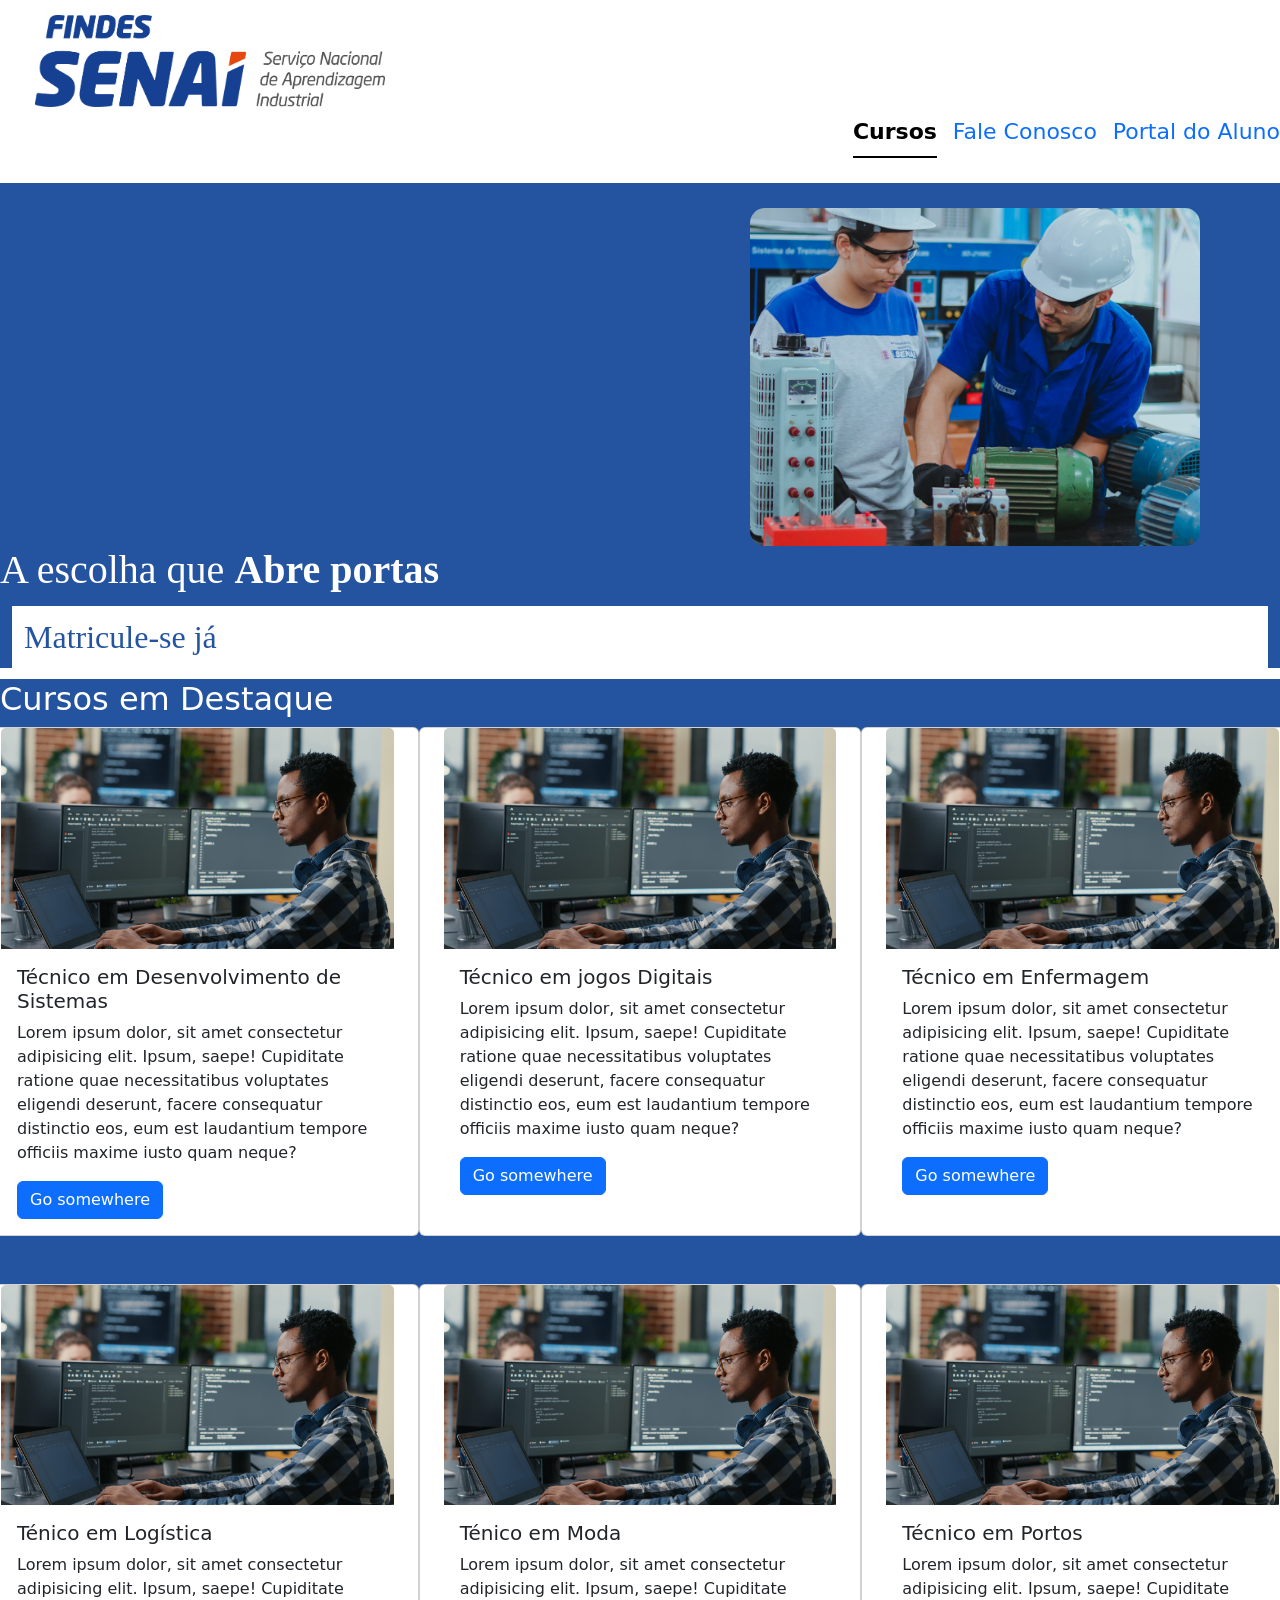
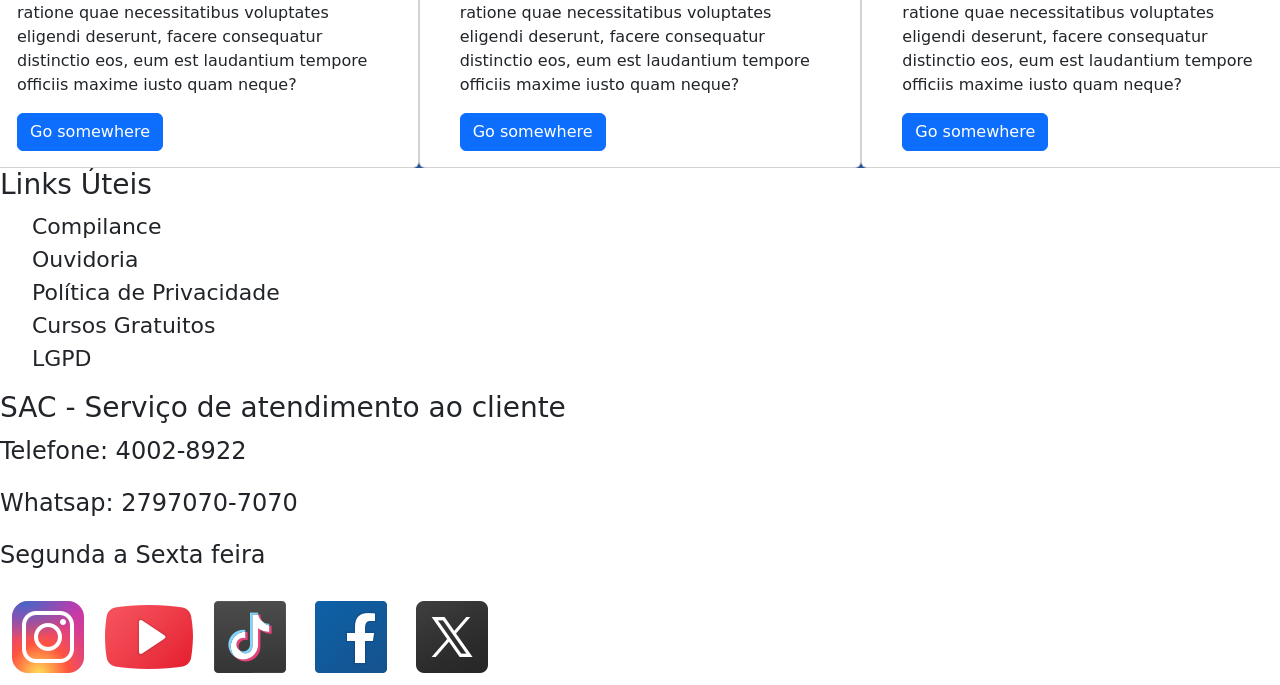
==== pages/index.html @ 20fc891b "commit da prova ae" ====
<!DOCTYPE html>
<html lang="pt-br">
<head>
    <meta charset="UTF-8">
    <meta name="viewport" content="width=device-width, initial-scale=1.0">

    <link href="https://cdn.jsdelivr.net/npm/bootstrap@5.3.8/dist/css/bootstrap.min.css" rel="stylesheet" integrity="sha384-sRIl4kxILFvY47J16cr9ZwB07vP4J8+LH7qKQnuqkuIAvNWLzeN8tE5YBujZqJLB" crossorigin="anonymous">
    <link rel="stylesheet" href="../style/global.css">
<script src="https://cdn.jsdelivr.net/npm/bootstrap@5.3.8/dist/js/bootstrap.bundle.min.js" integrity="sha384-FKyoEForCGlyvwx9Hj09JcYn3nv7wiPVlz7YYwJrWVcXK/BmnVDxM+D2scQbITxI" crossorigin="anonymous"></script>

    <title>Cursos</title>
</head>
<body>
    <header class="navegation">
        <img src="../imgs/logo Senai.png" alt="logo" class="logo">
        <ul class="nav justify-content-end nav-underline">
        <li class="nav-item">
            <a class="nav-link active" aria-current="page" href="../pages/index.html">Cursos</a>
        </li>
        <li class="nav-item">
            <a class="nav-link" href="../pages/faleConosco.html">Fale Conosco</a>
        </li>
        <li class="nav-item">
            <a class="nav-link" href="https://meusesisenai.findes.org.br/#LoginPage">Portal do Aluno</a>
        </li>
        </ul>
    </header>

    <main>

        <section class="inicio">

            <img src="../imgs/Findes 1.png" alt="Imagem findes" class="findes">
            <h1>A escolha que <span>Abre portas</span> </h1>

            <div>
                <h2 class="Matricule-se">Matricule-se já</h2>
            </div>
        </section>

        <section class="Cursos-em-destaque">
            <h2>
                Cursos em Destaque
            </h2>
            

    <section class="card-curso">
            <div class="row row-cols-1 row-cols-md-3 g-5">
            <!-- CArd 1 -->
        <div class="card">
            <img src="../imgs/Imagem card.jpg" class="card-img-top" alt="...">
            <div class="card-body">
            <h5 class="card-title">Técnico em Desenvolvimento de Sistemas</h5>
            <p class="card-text">Lorem ipsum dolor, sit amet consectetur adipisicing elit. Ipsum, saepe! Cupiditate ratione quae necessitatibus voluptates eligendi deserunt, facere consequatur distinctio eos, eum est laudantium tempore officiis maxime iusto quam neque?</p>
            <a href="#" class="btn btn-primary">Go somewhere</a>
            </div>
        </div>

        <!-- Card 2 -->
        <div class="card">
            <img src="../imgs/Imagem card.jpg" class="card-img-top" alt="...">
            <div class="card-body">
            <h5 class="card-title">Técnico em jogos Digitais</h5>
            <p class="card-text">Lorem ipsum dolor, sit amet consectetur adipisicing elit. Ipsum, saepe! Cupiditate ratione quae necessitatibus voluptates eligendi deserunt, facere consequatur distinctio eos, eum est laudantium tempore officiis maxime iusto quam neque?</p>
            <a href="#" class="btn btn-primary">Go somewhere</a>
            </div>
        </div>

        <!-- Card 3 -->
        <div class="card">
            <img src="../imgs/Imagem card.jpg" class="card-img-top" alt="...">
            <div class="card-body">
            <h5 class="card-title">Técnico em Enfermagem</h5>
            <p class="card-text">Lorem ipsum dolor, sit amet consectetur adipisicing elit. Ipsum, saepe! Cupiditate ratione quae necessitatibus voluptates eligendi deserunt, facere consequatur distinctio eos, eum est laudantium tempore officiis maxime iusto quam neque?</p>
            <a href="#" class="btn btn-primary">Go somewhere</a>
            </div>
        </div>

        <!-- Card 4 -->
        <div class="card">
            <img src="../imgs/Imagem card.jpg" class="card-img-top" alt="...">
            <div class="card-body">
            <h5 class="card-title">Ténico em Logística</h5>
            <p class="card-text">Lorem ipsum dolor, sit amet consectetur adipisicing elit. Ipsum, saepe! Cupiditate ratione quae necessitatibus voluptates eligendi deserunt, facere consequatur distinctio eos, eum est laudantium tempore officiis maxime iusto quam neque?</p>
            <a href="#" class="btn btn-primary">Go somewhere</a>
            </div>
        </div>

        <!-- Card 5 -->
        <div class="card">
            <img src="../imgs/Imagem card.jpg" class="card-img-top" alt="...">
            <div class="card-body">
            <h5 class="card-title">Ténico em Moda</h5>
            <p class="card-text">Lorem ipsum dolor, sit amet consectetur adipisicing elit. Ipsum, saepe! Cupiditate ratione quae necessitatibus voluptates eligendi deserunt, facere consequatur distinctio eos, eum est laudantium tempore officiis maxime iusto quam neque?</p>
            <a href="#" class="btn btn-primary">Go somewhere</a>
            </div>
        </div>

        <!-- Card 6 -->
        <div class="card">
            <img src="../imgs/Imagem card.jpg" class="card-img-top" alt="...">
            <div class="card-body">
            <h5 class="card-title">Técnico em Portos</h5>
            <p class="card-text">Lorem ipsum dolor, sit amet consectetur adipisicing elit. Ipsum, saepe! Cupiditate ratione quae necessitatibus voluptates eligendi deserunt, facere consequatur distinctio eos, eum est laudantium tempore officiis maxime iusto quam neque?</p>
            <a href="#" class="btn btn-primary">Go somewhere</a>
            </div>
        </div>

    </div>
    </section>
    </main>

<footer>
            <div class="Links">
                <h3>Links Úteis</h3>
                <ul>
                    <li>Compilance</li>
                    <li>Ouvidoria</li>
                    <li>Política de Privacidade</li>
                    <li>Cursos Gratuitos</li>
                    <li>LGPD</li>
                </ul>
            </div>

            <div class="sac">
                <h3>SAC - Serviço de atendimento ao cliente</h3>

                <p>
                    Telefone: 4002-8922
                </p>
                <p>
                    Whatsap: 2797070-7070
                </p>

                <p>
                    Segunda a Sexta feira
                </p>
            </div>

            <div class="incones">
                <img src="../imgs/Instagram.png" alt="">
                <img src="../imgs/Youtube.png" alt="">
                <img src="../imgs/TikTok.png" alt="">
                <img src="../imgs/Facebook.png" alt="">
                <img src="../imgs/Twiter.png" alt="">
            </div>

    </footer>

    
</body>
</html>
---- style/global.css ----
.logo{
    width: 350px;
    padding-top: 15px;
    margin-left: 35px;
}

.navegation {
    margin-bottom: 25px;
}


.inicio {
    background-color: #2454A0;
    font-family: Inter;
    color: white;
}
span{
    font-weight: bold;
}
.Matricule-se{
    background-color: white;
    padding: 12px;
    margin: 12px;
    color: #2454A0;
}
.findes{
    margin-left: 750px;
    margin-top: 25px;
    border-radius: 15px;
    width: 450px;
}

.card-curso{
    background-color: #2454A0;
}

.formulario{
    background-color: #2454A0;
    color: white;
    margin-bottom: 25px;
}


ul{
    list-style-type: none;
    font-size: 22px;
}

.sac{
    font-size: 24px;
}
.Cursos-em-destaque{
    color: white;
}

.formulario{
    background-color: #2454A0;
}

button{
    background-color: #FB5909;
    font-weight: bold;
    color: white;
}
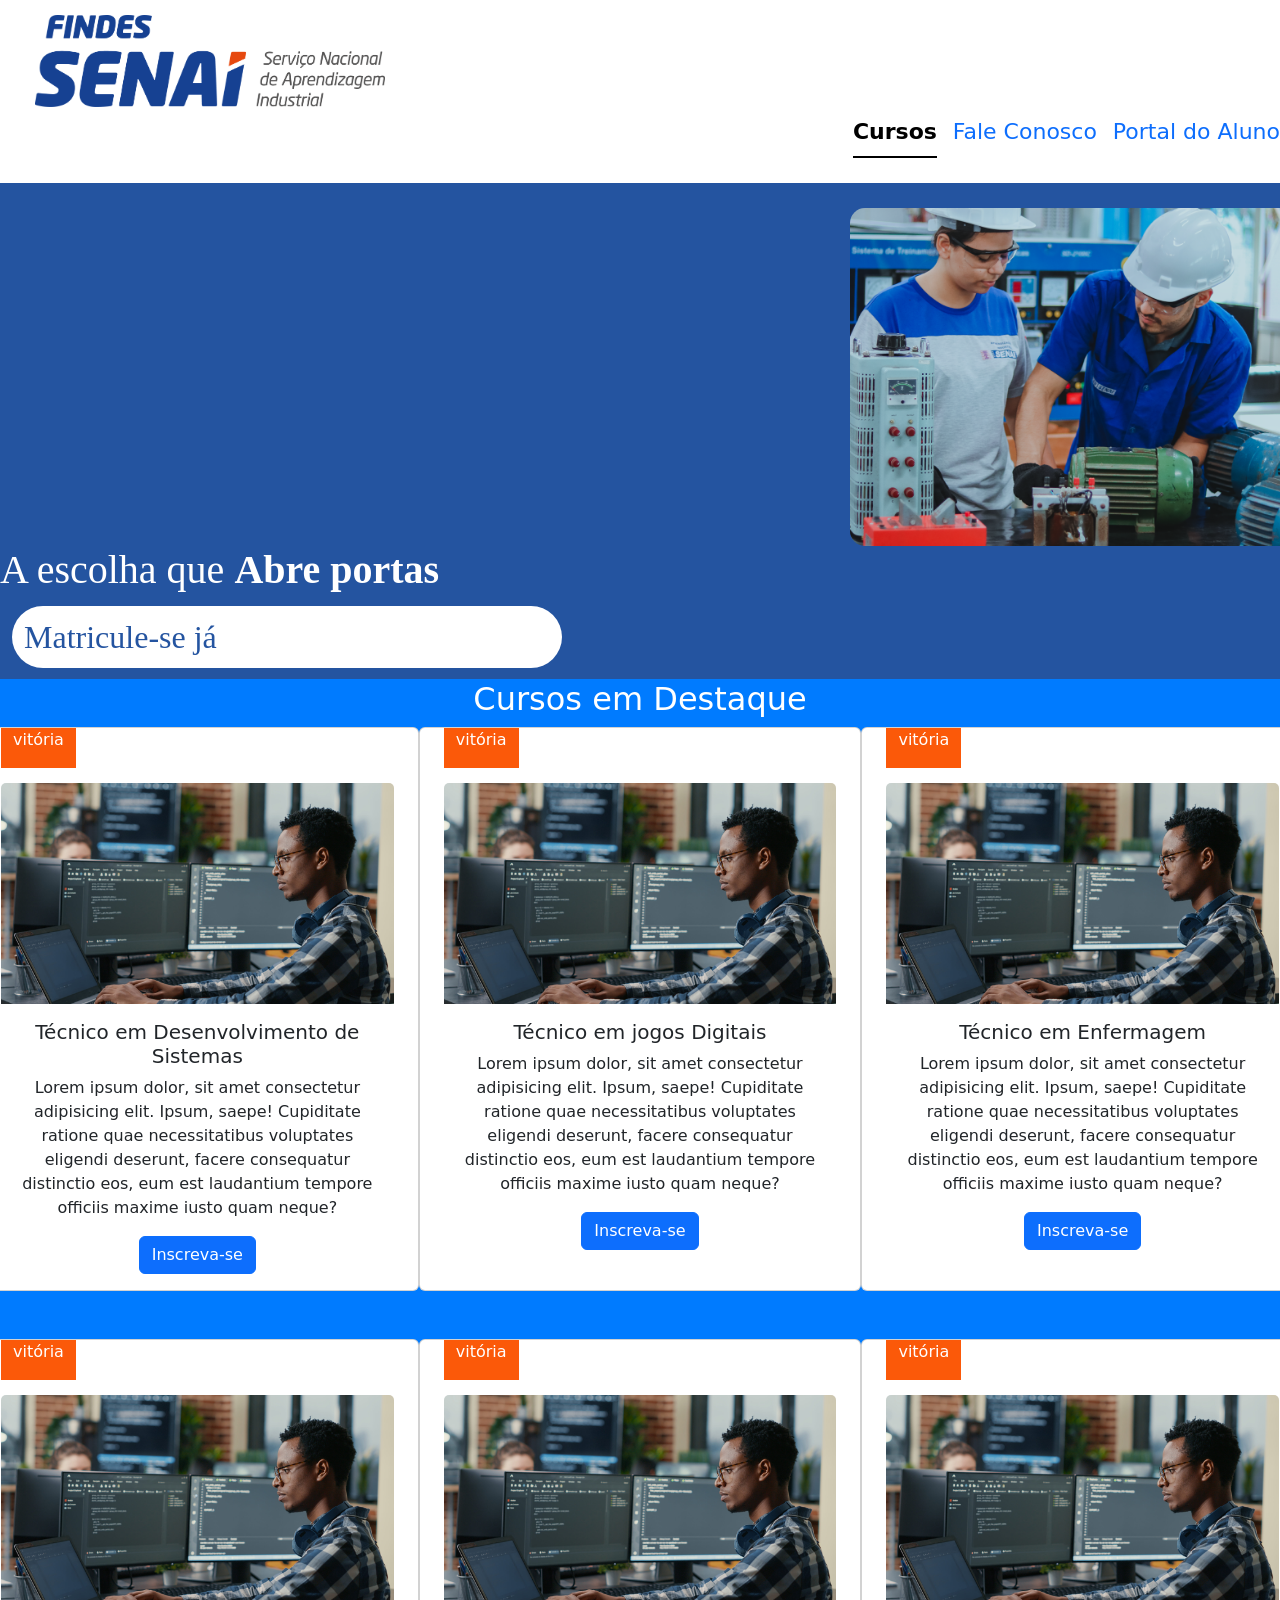
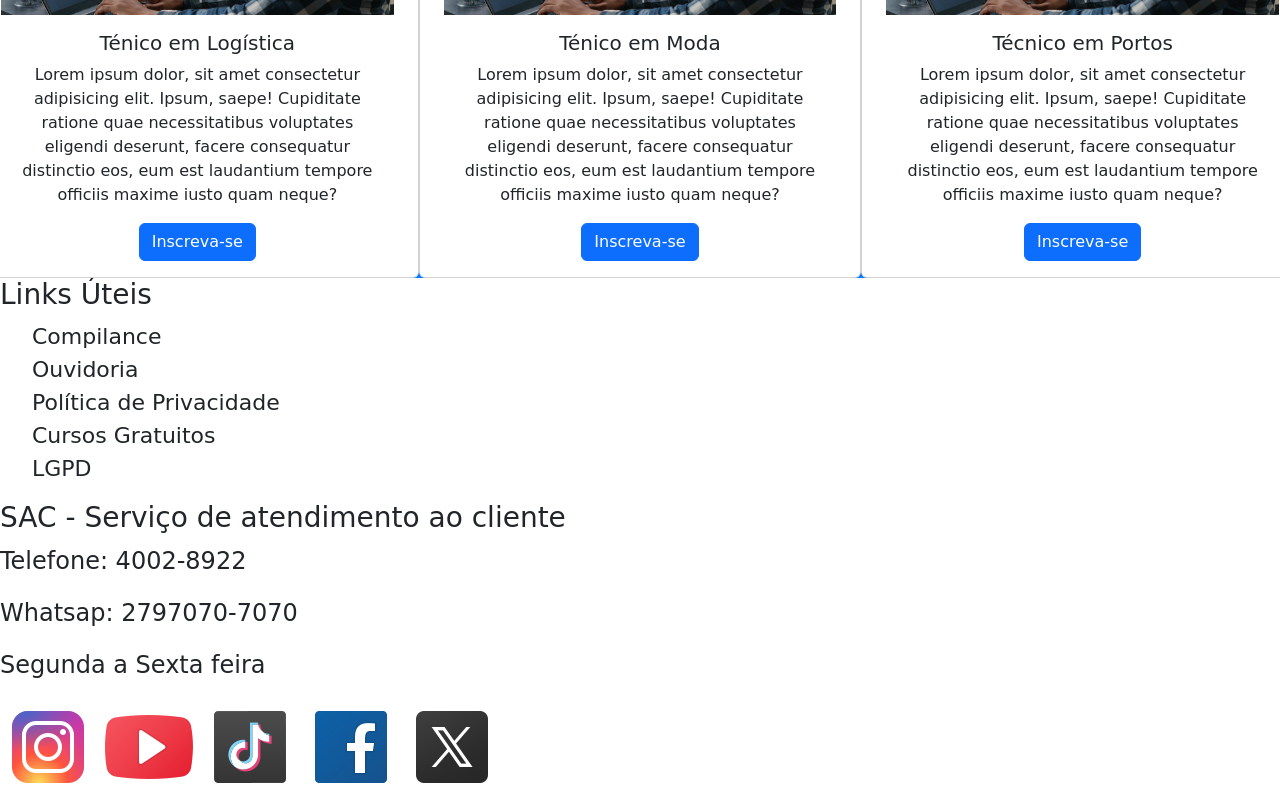
==== commit bf5b65ab: "feat: mais adição da prova ae" ====
--- a/pages/index.html
+++ b/pages/index.html
@@ -48,61 +48,91 @@
             <div class="row row-cols-1 row-cols-md-3 g-5">
             <!-- CArd 1 -->
         <div class="card">
+            <div class="local">
+                <p>
+                    vitória
+                </p>
+            </div>
             <img src="../imgs/Imagem card.jpg" class="card-img-top" alt="...">
             <div class="card-body">
             <h5 class="card-title">Técnico em Desenvolvimento de Sistemas</h5>
             <p class="card-text">Lorem ipsum dolor, sit amet consectetur adipisicing elit. Ipsum, saepe! Cupiditate ratione quae necessitatibus voluptates eligendi deserunt, facere consequatur distinctio eos, eum est laudantium tempore officiis maxime iusto quam neque?</p>
-            <a href="#" class="btn btn-primary">Go somewhere</a>
+            <a href="#" class="btn btn-primary">Inscreva-se</a>
             </div>
         </div>
 
         <!-- Card 2 -->
         <div class="card">
+            <div class="local">
+                <p>
+                    vitória
+                </p>
+            </div>
             <img src="../imgs/Imagem card.jpg" class="card-img-top" alt="...">
             <div class="card-body">
             <h5 class="card-title">Técnico em jogos Digitais</h5>
             <p class="card-text">Lorem ipsum dolor, sit amet consectetur adipisicing elit. Ipsum, saepe! Cupiditate ratione quae necessitatibus voluptates eligendi deserunt, facere consequatur distinctio eos, eum est laudantium tempore officiis maxime iusto quam neque?</p>
-            <a href="#" class="btn btn-primary">Go somewhere</a>
+            <a href="#" class="btn btn-primary">Inscreva-se</a>
             </div>
         </div>
 
         <!-- Card 3 -->
         <div class="card">
+            <div class="local">
+                <p>
+                    vitória
+                </p>
+            </div>
             <img src="../imgs/Imagem card.jpg" class="card-img-top" alt="...">
             <div class="card-body">
             <h5 class="card-title">Técnico em Enfermagem</h5>
             <p class="card-text">Lorem ipsum dolor, sit amet consectetur adipisicing elit. Ipsum, saepe! Cupiditate ratione quae necessitatibus voluptates eligendi deserunt, facere consequatur distinctio eos, eum est laudantium tempore officiis maxime iusto quam neque?</p>
-            <a href="#" class="btn btn-primary">Go somewhere</a>
+            <a href="#" class="btn btn-primary">Inscreva-se</a>
             </div>
         </div>
 
         <!-- Card 4 -->
         <div class="card">
+            <div class="local">
+                <p>
+                    vitória
+                </p>
+            </div>
             <img src="../imgs/Imagem card.jpg" class="card-img-top" alt="...">
             <div class="card-body">
             <h5 class="card-title">Ténico em Logística</h5>
             <p class="card-text">Lorem ipsum dolor, sit amet consectetur adipisicing elit. Ipsum, saepe! Cupiditate ratione quae necessitatibus voluptates eligendi deserunt, facere consequatur distinctio eos, eum est laudantium tempore officiis maxime iusto quam neque?</p>
-            <a href="#" class="btn btn-primary">Go somewhere</a>
+            <a href="#" class="btn btn-primary">Inscreva-se</a>
             </div>
         </div>
 
         <!-- Card 5 -->
         <div class="card">
+            <div class="local">
+                <p>
+                    vitória
+                </p>
+            </div>
             <img src="../imgs/Imagem card.jpg" class="card-img-top" alt="...">
             <div class="card-body">
             <h5 class="card-title">Ténico em Moda</h5>
             <p class="card-text">Lorem ipsum dolor, sit amet consectetur adipisicing elit. Ipsum, saepe! Cupiditate ratione quae necessitatibus voluptates eligendi deserunt, facere consequatur distinctio eos, eum est laudantium tempore officiis maxime iusto quam neque?</p>
-            <a href="#" class="btn btn-primary">Go somewhere</a>
+            <a href="#" class="btn btn-primary">Inscreva-se</a>
             </div>
         </div>
 
         <!-- Card 6 -->
         <div class="card">
+            <div class="local">
+                <p>
+                    vitória
+                </p>
+            </div>
             <img src="../imgs/Imagem card.jpg" class="card-img-top" alt="...">
             <div class="card-body">
             <h5 class="card-title">Técnico em Portos</h5>
             <p class="card-text">Lorem ipsum dolor, sit amet consectetur adipisicing elit. Ipsum, saepe! Cupiditate ratione quae necessitatibus voluptates eligendi deserunt, facere consequatur distinctio eos, eum est laudantium tempore officiis maxime iusto quam neque?</p>
-            <a href="#" class="btn btn-primary">Go somewhere</a>
+            <a href="#" class="btn btn-primary">Inscreva-se</a>
             </div>
         </div>
 
--- a/style/global.css
+++ b/style/global.css
@@ -24,14 +24,14 @@
     color: #2454A0;
 }
 .findes{
-    margin-left: 750px;
+    margin-left: 850px;
     margin-top: 25px;
     border-radius: 15px;
     width: 450px;
 }
 
 .card-curso{
-    background-color: #2454A0;
+    background-color: #007BFF;
 }
 
 .formulario{
@@ -51,6 +51,7 @@
 }
 .Cursos-em-destaque{
     color: white;
+    text-align: center;
 }
 
 .formulario{
@@ -61,4 +62,19 @@
     background-color: #FB5909;
     font-weight: bold;
     color: white;
+}
+
+.Matricule-se{
+    width: 550px;
+    border-radius: 200px;
+}
+main{
+    background-color: #2454A0   ;
+}
+.local{
+    background-color: #FB5909;
+    width: 75px;
+    font-size: bold;
+    color: white;
+    margin-bottom: 15px;
 }
